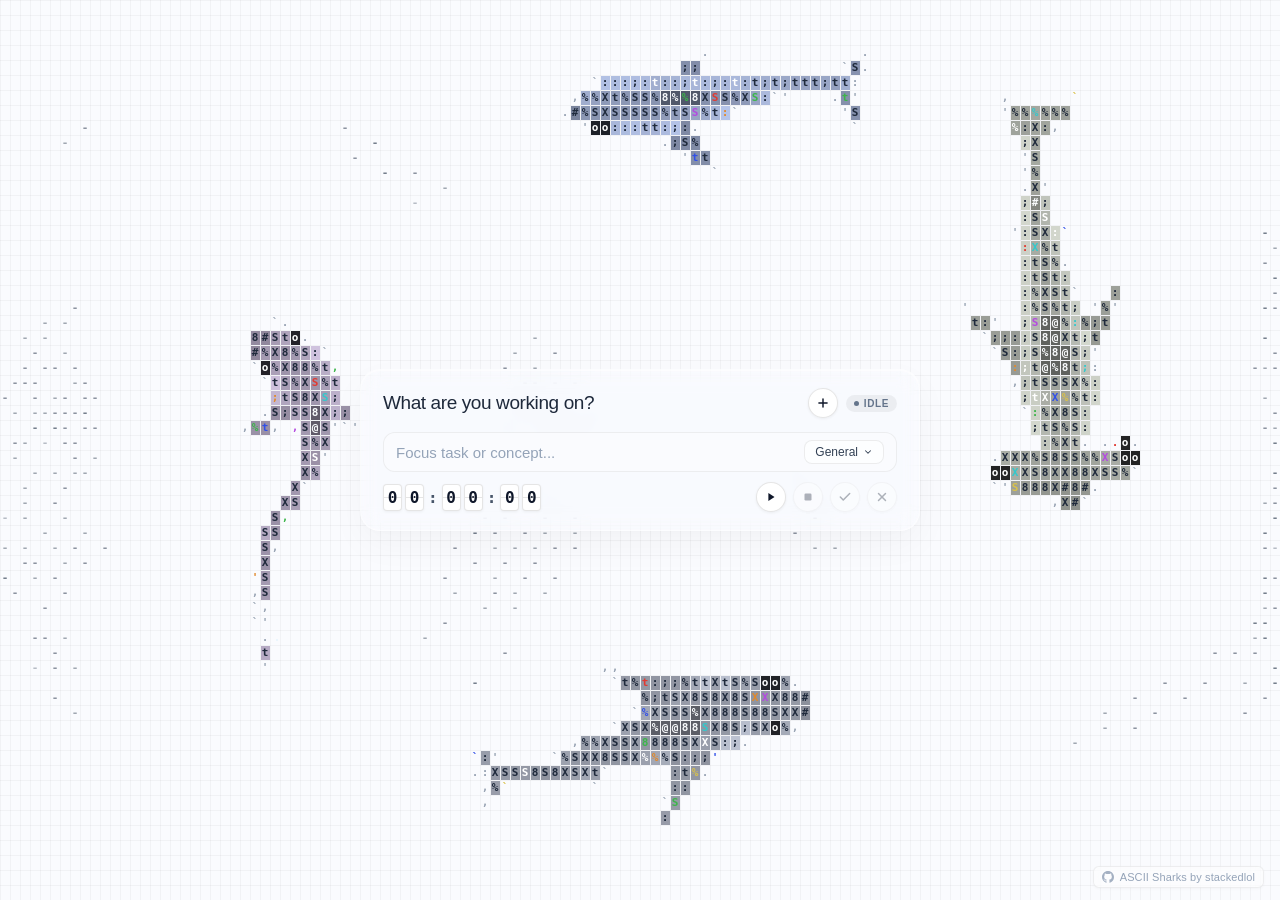
==== app/ui/shark_assets/index.html @ 13c24f91 "Initial commit: Taumer v1.0 - Native Linux Task & Focus Tracker with Obsidian Integration" ====
<!doctype html>
<html lang="en">
<head>
  <meta charset="utf-8" />
  <meta name="viewport" content="width=device-width, initial-scale=1" />
  <title>Taumer — Focus</title>
  <style>
    * {
      box-sizing: border-box;
      margin: 0;
      padding: 0;
      user-select: none;
      -webkit-user-select: none;
    }
    html, body {
      width: 100%;
      height: 100%;
      overflow: hidden;
      background: #fafbfe;
      font-family: -apple-system, BlinkMacSystemFont, "SF Pro Display", "SF Pro Text", "Segoe UI", Roboto, Helvetica, Arial, sans-serif;
      color: #0f172a;
    }
    #shark-canvas {
      position: absolute;
      top: 0;
      left: 0;
      width: 100vw;
      height: 100vh;
      display: block;
      z-index: 1;
      font-family: "Geist Mono", "SF Mono", "JetBrains Mono", Menlo, Monaco, Consolas, monospace;
    }
    .overlay-container {
      position: absolute;
      top: 0;
      left: 0;
      width: 100%;
      height: 100%;
      z-index: 10;
      display: flex;
      flex-direction: column;
      align-items: center;
      justify-content: center;
      pointer-events: none;
      padding: 20px;
    }
    .focus-glass-card {
      pointer-events: auto;
      width: 560px;
      max-width: 92%;
      background: rgba(255, 255, 255, 0.16);
      backdrop-filter: blur(10px) saturate(160%);
      -webkit-backdrop-filter: blur(10px) saturate(160%);
      border: 1px solid rgba(255, 255, 255, 0.45);
      border-radius: 20px;
      box-shadow: 
        0 14px 36px rgba(15, 23, 42, 0.035),
        0 2px 8px rgba(15, 23, 42, 0.02),
        inset 0 1px 1px rgba(255, 255, 255, 0.65);
      padding: 18px 22px 18px 22px;
      display: flex;
      flex-direction: column;
      gap: 14px;
      position: relative;
      transition: box-shadow 0.25s ease, transform 0.25s ease, background 0.25s ease;
    }
    .focus-glass-card:focus-within {
      background: rgba(255, 255, 255, 0.24);
      box-shadow: 
        0 20px 48px rgba(15, 23, 42, 0.06),
        0 4px 12px rgba(15, 23, 42, 0.03),
        inset 0 1px 1px rgba(255, 255, 255, 0.75);
      transform: translateY(-2px);
    }
    .header-row {
      display: flex;
      align-items: center;
      justify-content: space-between;
    }
    .title-box {
      display: flex;
      align-items: center;
      gap: 8px;
    }
    .title {
      font-size: 19px;
      font-weight: 350;
      letter-spacing: -0.4px;
      color: #1e293b;
    }
    .header-actions {
      display: flex;
      align-items: center;
      gap: 8px;
    }
    .badge {
      font-size: 10px;
      font-weight: 600;
      letter-spacing: 0.6px;
      text-transform: uppercase;
      padding: 3px 8px;
      border-radius: 9999px;
      background: rgba(0, 0, 0, 0.05);
      color: #64748b;
      display: flex;
      align-items: center;
      gap: 5px;
    }
    .badge.active {
      background: rgba(16, 185, 129, 0.15);
      color: #059669;
    }
    .badge-dot {
      width: 5px;
      height: 5px;
      border-radius: 50%;
      background: currentColor;
    }
    .badge.active .badge-dot {
      animation: pulse-dot 1.8s infinite;
    }
    @keyframes pulse-dot {
      0% { opacity: 0.4; transform: scale(0.9); }
      50% { opacity: 1; transform: scale(1.2); }
      100% { opacity: 0.4; transform: scale(0.9); }
    }

    /* Task Slot Container */
    .task-slots-list {
      display: flex;
      flex-direction: column;
      gap: 12px;
    }
    .task-slot {
      display: flex;
      flex-direction: column;
      gap: 10px;
      position: relative;
    }
    .task-slot.parallel {
      border-top: 1px dashed rgba(0, 0, 0, 0.08);
      padding-top: 12px;
    }

    .input-box {
      background: rgba(255, 255, 255, 0.32);
      border: 1px solid rgba(0, 0, 0, 0.06);
      border-radius: 12px;
      padding: 7px 12px;
      display: flex;
      align-items: center;
      gap: 8px;
      position: relative;
      transition: background 0.2s, border-color 0.2s;
    }
    .input-box:focus-within {
      background: rgba(255, 255, 255, 0.55);
      border-color: rgba(0, 0, 0, 0.14);
    }
    .task-input {
      flex: 1;
      border: none;
      background: transparent;
      outline: none;
      font-size: 15px;
      color: #0f172a;
      font-family: inherit;
      user-select: text;
      -webkit-user-select: text;
    }
    .task-input::placeholder {
      color: #94a3b8;
      font-weight: 400;
    }

    .deploy-btn {
      appearance: none;
      border: 1px solid rgba(0, 0, 0, 0.07);
      background: rgba(255, 255, 255, 0.6);
      border-radius: 8px;
      padding: 4px 8px;
      font-size: 12px;
      color: #475569;
      cursor: pointer;
      display: flex;
      align-items: center;
      gap: 4px;
      transition: all 0.15s ease;
    }
    .deploy-btn:hover {
      background: rgba(255, 255, 255, 0.9);
      color: #0f172a;
      border-color: rgba(0, 0, 0, 0.14);
    }

    /* Custom Project Dropdown (Rounded Square with Soft Gray Selection) */
    .custom-select-wrapper {
      position: relative;
    }
    .custom-select-btn {
      appearance: none;
      background: rgba(255, 255, 255, 0.6);
      border: 1px solid rgba(0, 0, 0, 0.07);
      border-radius: 8px;
      padding: 4px 10px;
      font-size: 12px;
      color: #334155;
      font-weight: 500;
      outline: none;
      cursor: pointer;
      display: flex;
      align-items: center;
      gap: 5px;
      transition: background 0.15s, border-color 0.15s;
    }
    .custom-select-btn:hover {
      background: rgba(255, 255, 255, 0.9);
      border-color: rgba(0, 0, 0, 0.14);
    }
    .custom-dropdown-menu {
      position: absolute;
      top: calc(100% + 6px);
      right: 0;
      min-width: 155px;
      background: rgba(255, 255, 255, 0.94);
      backdrop-filter: blur(16px);
      -webkit-backdrop-filter: blur(16px);
      border: 1px solid rgba(0, 0, 0, 0.08);
      border-radius: 10px;
      box-shadow: 0 10px 25px rgba(0, 0, 0, 0.08);
      padding: 5px;
      display: none;
      flex-direction: column;
      gap: 2px;
      z-index: 60;
      max-height: 200px;
      overflow-y: auto;
    }
    .custom-dropdown-menu.open {
      display: flex;
    }
    .custom-dropdown-item {
      padding: 6px 10px;
      font-size: 12px;
      color: #1e293b;
      border-radius: 6px;
      cursor: pointer;
      display: flex;
      align-items: center;
      justify-content: space-between;
      transition: background 0.12s;
    }
    .custom-dropdown-item:hover {
      background: rgba(0, 0, 0, 0.06);
      color: #0f172a;
    }
    .custom-dropdown-item.selected {
      background: rgba(0, 0, 0, 0.08);
      font-weight: 600;
      color: #0f172a;
    }

    /* Floating Deployable Tasks Panel */
    .tasks-deploy-panel {
      position: absolute;
      top: calc(100% + 8px);
      left: 0;
      width: 100%;
      background: rgba(255, 255, 255, 0.94);
      backdrop-filter: blur(16px);
      -webkit-backdrop-filter: blur(16px);
      border: 1px solid rgba(0, 0, 0, 0.08);
      border-radius: 14px;
      box-shadow: 0 12px 30px rgba(0, 0, 0, 0.08);
      padding: 8px;
      display: none;
      flex-direction: column;
      gap: 4px;
      z-index: 50;
      max-height: 220px;
      overflow-y: auto;
    }
    .tasks-deploy-panel.open {
      display: flex;
    }
    .deploy-task-item {
      padding: 7px 12px;
      font-size: 13px;
      color: #1e293b;
      border-radius: 8px;
      cursor: pointer;
      display: flex;
      align-items: center;
      justify-content: space-between;
      transition: background 0.15s;
    }
    .deploy-task-item:hover {
      background: rgba(0, 0, 0, 0.06);
    }
    .deploy-task-proj {
      font-size: 11px;
      color: #64748b;
      background: rgba(0, 0, 0, 0.04);
      padding: 2px 6px;
      border-radius: 4px;
    }

    /* Timer Row & Split-Flap Airport Style (White BG + Black Font) */
    .timer-row {
      display: flex;
      align-items: center;
      justify-content: space-between;
    }
    .timer-airport {
      display: inline-flex;
      align-items: center;
      gap: 3px;
    }
    .flap-cell {
      display: inline-flex;
      align-items: center;
      justify-content: center;
      width: 19px;
      height: 27px;
      background: #ffffff;
      color: #0f172a;
      font-family: "Geist Mono", "JetBrains Mono", "SF Mono", Menlo, Monaco, Consolas, monospace;
      font-size: 16px;
      font-weight: 700;
      border-radius: 4px;
      border: 1px solid rgba(0, 0, 0, 0.10);
      box-shadow: 0 1px 3px rgba(0, 0, 0, 0.05), inset 0 1px 0 rgba(255, 255, 255, 0.9);
      position: relative;
    }
    .flap-cell::after {
      content: "";
      position: absolute;
      top: 50%;
      left: 0;
      width: 100%;
      height: 1px;
      background: rgba(0, 0, 0, 0.10);
    }
    .flap-colon {
      font-family: "Geist Mono", "JetBrains Mono", monospace;
      font-size: 16px;
      font-weight: 700;
      color: #475569;
      margin: 0 1px;
      display: inline-flex;
      align-items: center;
      justify-content: center;
    }

    /* Controls (White BG + Black Fill, Perfectly Centered) */
    .timer-controls {
      display: flex;
      align-items: center;
      gap: 7px;
    }
    .btn-icon {
      appearance: none;
      border: 1px solid rgba(0, 0, 0, 0.10);
      outline: none;
      cursor: pointer;
      width: 30px;
      height: 30px;
      border-radius: 50%;
      background: #ffffff;
      color: #0f172a;
      display: flex;
      align-items: center;
      justify-content: center;
      box-shadow: 0 1px 3px rgba(0, 0, 0, 0.06);
      padding: 0;
      margin: 0;
      line-height: 0;
      transition: all 0.15s ease;
    }
    .btn-icon:hover {
      background: #f8fafc;
      border-color: rgba(0, 0, 0, 0.18);
      transform: scale(1.06);
    }
    .btn-icon:active {
      transform: scale(0.92);
      background: #f1f5f9;
    }
    .btn-icon:disabled {
      opacity: 0.32;
      cursor: default;
      pointer-events: none;
    }
    .btn-icon svg {
      display: block;
      width: 14px;
      height: 14px;
      flex-shrink: 0;
    }
    .icon-wrap {
      display: flex;
      align-items: center;
      justify-content: center;
      width: 100%;
      height: 100%;
      line-height: 0;
    }

    /* Subtle author attribution link in bottom right corner */
    .repo-credit {
      position: fixed;
      bottom: 12px;
      right: 16px;
      display: inline-flex;
      align-items: center;
      gap: 6px;
      color: #94a3b8;
      font-size: 11px;
      text-decoration: none;
      font-family: -apple-system, BlinkMacSystemFont, "SF Pro Text", "Inter", "Ubuntu", sans-serif;
      font-weight: 500;
      letter-spacing: 0.1px;
      padding: 4px 8px;
      border-radius: 6px;
      background: rgba(255, 255, 255, 0.45);
      backdrop-filter: blur(8px);
      -webkit-backdrop-filter: blur(8px);
      border: 1px solid rgba(0, 0, 0, 0.06);
      box-shadow: 0 1px 3px rgba(0, 0, 0, 0.03);
      transition: all 0.15s ease;
      z-index: 40;
    }
    .repo-credit:hover {
      color: #334155;
      background: rgba(255, 255, 255, 0.85);
      border-color: rgba(0, 0, 0, 0.12);
      transform: translateY(-1px);
    }
    .repo-icon {
      width: 12px;
      height: 12px;
      fill: currentColor;
      opacity: 0.85;
      flex-shrink: 0;
    }
  </style>
</head>
<body>
  <canvas id="shark-canvas"></canvas>

  <div class="overlay-container">
    <div class="focus-glass-card">
      <div class="header-row">
        <div class="title-box">
          <h1 class="title">What are you working on?</h1>
        </div>
        <div class="header-actions">
          <button class="btn-icon btn-add-parallel" id="btn-add-task" title="Add parallel task">
            <svg viewBox="0 0 24 24" fill="none" stroke="currentColor" stroke-width="2.5" stroke-linecap="round" stroke-linejoin="round">
              <line x1="12" y1="5" x2="12" y2="19"></line>
              <line x1="5" y1="12" x2="19" y2="12"></line>
            </svg>
          </button>
          <div class="badge" id="status-badge">
            <span class="badge-dot"></span>
            <span id="badge-text">Idle</span>
          </div>
        </div>
      </div>

      <!-- Task Slots Container (Supports Primary & Parallel Tasks) -->
      <div class="task-slots-list" id="task-slots-list">
        <!-- Main Task Slot 0 -->
        <div class="task-slot" id="slot-0">
          <div class="input-box">
            <input 
              type="text" 
              class="task-input" 
              id="task-input-0" 
              placeholder="Focus task or concept..." 
              autocomplete="off"
              spellcheck="false"
            />
            <button class="deploy-btn" id="btn-deploy-tasks-0" title="Pick from pending tasks" style="display: none;">
              <svg viewBox="0 0 24 24" fill="none" stroke="currentColor" stroke-width="2" stroke-linecap="round" stroke-linejoin="round" style="width:12px;height:12px;">
                <rect x="3" y="3" width="7" height="7"></rect>
                <rect x="14" y="3" width="7" height="7"></rect>
                <rect x="14" y="14" width="7" height="7"></rect>
                <rect x="3" y="14" width="7" height="7"></rect>
              </svg>
              <span id="deploy-task-count-0">0</span>
              <svg viewBox="0 0 24 24" fill="none" stroke="currentColor" stroke-width="2.5" stroke-linecap="round" stroke-linejoin="round" style="width:10px;height:10px;">
                <polyline points="6 9 12 15 18 9"></polyline>
              </svg>
            </button>
            <div class="custom-select-wrapper">
              <button type="button" class="custom-select-btn" id="btn-project-select-0">
                <span id="proj-selected-name-0">General</span>
                <svg viewBox="0 0 24 24" fill="none" stroke="currentColor" stroke-width="2.5" stroke-linecap="round" stroke-linejoin="round" style="width:10px;height:10px;">
                  <polyline points="6 9 12 15 18 9"></polyline>
                </svg>
              </button>
              <div class="custom-dropdown-menu" id="project-dropdown-menu-0"></div>
            </div>

            <!-- Deployable Floating Tasks List -->
            <div class="tasks-deploy-panel" id="tasks-deploy-panel-0"></div>
          </div>

          <div class="timer-row">
            <!-- Airport Split-Flap White Background / Black Font Display -->
            <div class="timer-airport" id="airport-0">
              <span class="flap-cell" id="f0-h1">0</span>
              <span class="flap-cell" id="f0-h2">0</span>
              <span class="flap-colon">:</span>
              <span class="flap-cell" id="f0-m1">0</span>
              <span class="flap-cell" id="f0-m2">0</span>
              <span class="flap-colon">:</span>
              <span class="flap-cell" id="f0-s1">0</span>
              <span class="flap-cell" id="f0-s2">0</span>
            </div>

            <div class="timer-controls">
              <!-- Play / Pause: White BG + Black Triangle (Centroid Aligned) -->
              <button class="btn-icon btn-start" id="btn-toggle-0" title="Start / Pause">
                <span class="icon-wrap" id="icon-toggle-0">
                  <svg viewBox="0 0 24 24" fill="currentColor">
                    <polygon points="7.5,5 18,12 7.5,19"></polygon>
                  </svg>
                </span>
              </button>
              <!-- Stop: White BG + Black Square -->
              <button class="btn-icon btn-stop" id="btn-stop-0" title="Stop timing" disabled>
                <svg viewBox="0 0 24 24" fill="currentColor">
                  <rect x="6" y="6" width="12" height="12" rx="2"></rect>
                </svg>
              </button>
              <!-- Log Task: White BG + Black Tick -->
              <button class="btn-icon btn-save" id="btn-save-0" title="Log session" disabled>
                <svg viewBox="0 0 24 24" fill="none" stroke="currentColor" stroke-width="2.6" stroke-linecap="round" stroke-linejoin="round">
                  <polyline points="20 6 9 17 4 12"></polyline>
                </svg>
              </button>
              <!-- Delete / Discard: White BG + Black X -->
              <button class="btn-icon btn-reset" id="btn-reset-0" title="Discard session" disabled>
                <svg viewBox="0 0 24 24" fill="none" stroke="currentColor" stroke-width="2.5" stroke-linecap="round" stroke-linejoin="round">
                  <line x1="18" y1="6" x2="6" y2="18"></line>
                  <line x1="6" y1="6" x2="18" y2="18"></line>
                </svg>
              </button>
            </div>
          </div>
        </div>

        <!-- Optional Parallel Task Slot 1 -->
        <div class="task-slot parallel" id="slot-1" style="display: none;">
          <div class="input-box">
            <input 
              type="text" 
              class="task-input" 
              id="task-input-1" 
              placeholder="Parallel focus task..." 
              autocomplete="off"
              spellcheck="false"
            />
            <button class="deploy-btn" id="btn-deploy-tasks-1" title="Pick from pending tasks" style="display: none;">
              <svg viewBox="0 0 24 24" fill="none" stroke="currentColor" stroke-width="2" stroke-linecap="round" stroke-linejoin="round" style="width:12px;height:12px;">
                <rect x="3" y="3" width="7" height="7"></rect>
                <rect x="14" y="3" width="7" height="7"></rect>
                <rect x="14" y="14" width="7" height="7"></rect>
                <rect x="3" y="14" width="7" height="7"></rect>
              </svg>
              <span id="deploy-task-count-1">0</span>
              <svg viewBox="0 0 24 24" fill="none" stroke="currentColor" stroke-width="2.5" stroke-linecap="round" stroke-linejoin="round" style="width:10px;height:10px;">
                <polyline points="6 9 12 15 18 9"></polyline>
              </svg>
            </button>
            <div class="custom-select-wrapper">
              <button type="button" class="custom-select-btn" id="btn-project-select-1">
                <span id="proj-selected-name-1">General</span>
                <svg viewBox="0 0 24 24" fill="none" stroke="currentColor" stroke-width="2.5" stroke-linecap="round" stroke-linejoin="round" style="width:10px;height:10px;">
                  <polyline points="6 9 12 15 18 9"></polyline>
                </svg>
              </button>
              <div class="custom-dropdown-menu" id="project-dropdown-menu-1"></div>
            </div>

            <div class="tasks-deploy-panel" id="tasks-deploy-panel-1"></div>
          </div>

          <div class="timer-row">
            <div class="timer-airport" id="airport-1">
              <span class="flap-cell" id="f1-h1">0</span>
              <span class="flap-cell" id="f1-h2">0</span>
              <span class="flap-colon">:</span>
              <span class="flap-cell" id="f1-m1">0</span>
              <span class="flap-cell" id="f1-m2">0</span>
              <span class="flap-colon">:</span>
              <span class="flap-cell" id="f1-s1">0</span>
              <span class="flap-cell" id="f1-s2">0</span>
            </div>

            <div class="timer-controls">
              <button class="btn-icon btn-start" id="btn-toggle-1" title="Start / Pause">
                <span class="icon-wrap" id="icon-toggle-1">
                  <svg viewBox="0 0 24 24" fill="currentColor">
                    <polygon points="7.5,5 18,12 7.5,19"></polygon>
                  </svg>
                </span>
              </button>
              <button class="btn-icon btn-stop" id="btn-stop-1" title="Stop timing" disabled>
                <svg viewBox="0 0 24 24" fill="currentColor">
                  <rect x="6" y="6" width="12" height="12" rx="2"></rect>
                </svg>
              </button>
              <button class="btn-icon btn-save" id="btn-save-1" title="Log session" disabled>
                <svg viewBox="0 0 24 24" fill="none" stroke="currentColor" stroke-width="2.6" stroke-linecap="round" stroke-linejoin="round">
                  <polyline points="20 6 9 17 4 12"></polyline>
                </svg>
              </button>
              <button class="btn-icon btn-reset" id="btn-reset-1" title="Remove parallel task">
                <svg viewBox="0 0 24 24" fill="none" stroke="currentColor" stroke-width="2.5" stroke-linecap="round" stroke-linejoin="round">
                  <line x1="18" y1="6" x2="6" y2="18"></line>
                  <line x1="6" y1="6" x2="18" y2="18"></line>
                </svg>
              </button>
            </div>
          </div>
        </div>
      </div>
    </div>
  </div>

  <!-- Bottom-Right Attribution to ASCII Sharks GitHub Repository (MIT License) -->
  <a class="repo-credit" href="https://github.com/stackedlol/ascii-sharks" target="_blank" onclick="openRepo(event)" title="ASCII Sharks by stackedlol (MIT License)">
    <svg class="repo-icon" viewBox="0 0 24 24">
      <path d="M12 0C5.37 0 0 5.37 0 12c0 5.31 3.435 9.795 8.205 11.385.6.105.825-.255.825-.57 0-.285-.015-1.23-.015-2.235-3.015.555-3.795-.735-4.035-1.41-.135-.345-.72-1.41-1.23-1.695-.42-.225-1.02-.78-.015-.795.945-.015 1.62.87 1.845 1.23 1.08 1.815 2.805 1.305 3.495.99.105-.78.42-1.305.765-1.605-2.67-.3-5.46-1.335-5.46-5.925 0-1.305.465-2.385 1.23-3.225-.12-.3-.54-1.53.12-3.18 0 0 1.005-.315 3.3 1.23.96-.27 1.98-.405 3-.405s2.04.135 3 .405c2.295-1.56 3.3-1.23 3.3-1.23.66 1.65.24 2.88.12 3.18.765.84 1.23 1.905 1.23 3.225 0 4.605-2.805 5.625-5.475 5.925.435.375.81 1.095.81 2.22 0 1.605-.015 2.895-.015 3.3 0 .315.225.69.825.57A12.02 12.02 0 0024 12c0-6.63-5.37-12-12-12z"/>
    </svg>
    <span>ASCII Sharks by stackedlol</span>
  </a>

  <script src="sharks.js"></script>
  <script>
    // 1. Init ASCII Sharks Engine
    const canvas = document.getElementById("shark-canvas");
    const engine = new window.OceanEngine(canvas, [
      { kind: "hammerhead", size: 1.0 },
      { kind: "classic", size: 0.88 },
      { kind: "thresher", size: 0.92 },
      { kind: "mako", size: 0.78 }
    ]);

    // Available projects and tasks cache
    let availableProjects = ["General"];
    let pendingTasksList = [];

    // SVGs for play and pause
    const PLAY_SVG_HTML = '<svg viewBox="0 0 24 24" fill="currentColor"><polygon points="7.5,5 18,12 7.5,19"></polygon></svg>';
    const PAUSE_SVG_HTML = '<svg viewBox="0 0 24 24" fill="currentColor"><rect x="6" y="5" width="3.5" height="14" rx="1"></rect><rect x="14.5" y="5" width="3.5" height="14" rx="1"></rect></svg>';

    // Slots state
    const slots = [
      {
        id: 0,
        running: false,
        seconds: 0,
        interval: null,
        taskId: null,
        project: "General",
        title: ""
      },
      {
        id: 1,
        active: false,
        running: false,
        seconds: 0,
        interval: null,
        taskId: null,
        project: "General",
        title: ""
      }
    ];

    const statusBadge = document.getElementById("status-badge");
    const badgeText = document.getElementById("badge-text");
    const btnAddTask = document.getElementById("btn-add-task");
    const slot1El = document.getElementById("slot-1");

    function notifyPython(msg) {
      try {
        const handler = window.webkit && window.webkit.messageHandlers && (window.webkit.messageHandlers.taumer || window.webkit.messageHandlers.trazos);
        if (handler) {
          handler.postMessage(JSON.stringify(msg));
        }
      } catch (err) {
        console.log("Python message:", msg, err);
      }
    }

    function updateBadge() {
      const anyRunning = slots[0].running || (slots[1].active && slots[1].running);
      const anySeconds = slots[0].seconds > 0 || (slots[1].active && slots[1].seconds > 0);

      if (anyRunning) {
        statusBadge.classList.add("active");
        badgeText.textContent = "Focusing";
      } else if (anySeconds) {
        statusBadge.classList.remove("active");
        badgeText.textContent = "Paused";
      } else {
        statusBadge.classList.remove("active");
        badgeText.textContent = "Idle";
      }
    }

    function renderSlotFlap(slotIdx) {
      const slot = slots[slotIdx];
      const h = Math.floor(slot.seconds / 3600);
      const m = Math.floor((slot.seconds % 3600) / 60);
      const s = slot.seconds % 60;

      const sh = String(h).padStart(2, '0');
      const sm = String(m).padStart(2, '0');
      const ss = String(s).padStart(2, '0');

      document.getElementById(`f${slotIdx}-h1`).textContent = sh[0];
      document.getElementById(`f${slotIdx}-h2`).textContent = sh[1];
      document.getElementById(`f${slotIdx}-m1`).textContent = sm[0];
      document.getElementById(`f${slotIdx}-m2`).textContent = sm[1];
      document.getElementById(`f${slotIdx}-s1`).textContent = ss[0];
      document.getElementById(`f${slotIdx}-s2`).textContent = ss[1];

      const iconToggle = document.getElementById(`icon-toggle-${slotIdx}`);
      const btnStop = document.getElementById(`btn-stop-${slotIdx}`);
      const btnSave = document.getElementById(`btn-save-${slotIdx}`);
      const btnReset = document.getElementById(`btn-reset-${slotIdx}`);

      if (slot.running) {
        iconToggle.innerHTML = PAUSE_SVG_HTML;
        btnStop.disabled = false;
        btnSave.disabled = false;
        btnReset.disabled = false;
      } else {
        iconToggle.innerHTML = PLAY_SVG_HTML;
        btnStop.disabled = (slot.seconds === 0);
        btnSave.disabled = (slot.seconds === 0);
        if (slotIdx === 0) {
          btnReset.disabled = (slot.seconds === 0);
        } else {
          btnReset.disabled = false;
        }
      }

      updateBadge();
    }

    function toggleTimer(slotIdx) {
      const slot = slots[slotIdx];
      const input = document.getElementById(`task-input-${slotIdx}`);
      slot.title = input.value.trim();

      if (slot.running) {
        // Pause
        slot.running = false;
        clearInterval(slot.interval);
        slot.interval = null;
        renderSlotFlap(slotIdx);
        notifyPython({ action: "pause_timer", slot: slotIdx, seconds: slot.seconds });
      } else {
        // Start
        slot.running = true;
        slot.interval = setInterval(() => {
          slot.seconds++;
          renderSlotFlap(slotIdx);
          if (slot.seconds % 10 === 0) {
            notifyPython({
              action: "tick",
              slot: slotIdx,
              seconds: slot.seconds,
              title: slot.title,
              project: slot.project,
              taskId: slot.taskId
            });
          }
        }, 1000);
        renderSlotFlap(slotIdx);
        notifyPython({
          action: "start_timer",
          slot: slotIdx,
          seconds: slot.seconds,
          title: slot.title,
          project: slot.project,
          taskId: slot.taskId
        });
      }
    }

    function stopTimer(slotIdx) {
      const slot = slots[slotIdx];
      if (slot.running) {
        slot.running = false;
        clearInterval(slot.interval);
        slot.interval = null;
      }
      renderSlotFlap(slotIdx);
      notifyPython({ action: "stop_timer", slot: slotIdx, seconds: slot.seconds });
    }

    function saveSession(slotIdx) {
      const slot = slots[slotIdx];
      if (slot.seconds === 0) return;
      const input = document.getElementById(`task-input-${slotIdx}`);
      const title = input.value.trim() || (slotIdx === 0 ? "Focus Session" : "Parallel Session");
      const seconds = slot.seconds;

      if (slot.running) {
        clearInterval(slot.interval);
        slot.interval = null;
        slot.running = false;
      }

      notifyPython({
        action: "save_session",
        slot: slotIdx,
        title: title,
        project: slot.project,
        seconds: seconds,
        taskId: slot.taskId
      });

      slot.seconds = 0;
      slot.taskId = null;
      input.value = "";
      renderSlotFlap(slotIdx);

      if (slotIdx === 1) {
        removeParallelSlot();
      }
    }

    function resetTimer(slotIdx) {
      const slot = slots[slotIdx];
      if (slot.running) {
        clearInterval(slot.interval);
        slot.interval = null;
        slot.running = false;
      }

      if (slotIdx === 1) {
        removeParallelSlot();
      } else {
        slot.seconds = 0;
        slot.taskId = null;
        renderSlotFlap(0);
      }
      notifyPython({ action: "reset_timer", slot: slotIdx });
    }

    function addParallelSlot() {
      slots[1].active = true;
      slots[1].seconds = 0;
      slots[1].running = false;
      slot1El.style.display = "flex";
      btnAddTask.style.display = "none";
      renderSlotFlap(1);
      document.getElementById("task-input-1").focus();
    }

    function removeParallelSlot() {
      slots[1].active = false;
      if (slots[1].running) {
        clearInterval(slots[1].interval);
        slots[1].interval = null;
        slots[1].running = false;
      }
      slots[1].seconds = 0;
      slots[1].taskId = null;
      document.getElementById("task-input-1").value = "";
      slot1El.style.display = "none";
      btnAddTask.style.display = "flex";
      updateBadge();
    }

    btnAddTask.addEventListener("click", addParallelSlot);

    // Setup events for both slots
    [0, 1].forEach((i) => {
      const input = document.getElementById(`task-input-${i}`);
      const btnToggle = document.getElementById(`btn-toggle-${i}`);
      const btnStop = document.getElementById(`btn-stop-${i}`);
      const btnSave = document.getElementById(`btn-save-${i}`);
      const btnReset = document.getElementById(`btn-reset-${i}`);
      const btnDeploy = document.getElementById(`btn-deploy-tasks-${i}`);
      const tasksPanel = document.getElementById(`tasks-deploy-panel-${i}`);
      const btnProj = document.getElementById(`btn-project-select-${i}`);
      const projMenu = document.getElementById(`project-dropdown-menu-${i}`);

      btnToggle.addEventListener("click", () => toggleTimer(i));
      btnStop.addEventListener("click", () => stopTimer(i));
      btnSave.addEventListener("click", () => saveSession(i));
      btnReset.addEventListener("click", () => resetTimer(i));

      input.addEventListener("keydown", (e) => {
        if (e.key === "Enter") {
          if (!slots[i].running) toggleTimer(i);
        }
      });

      input.addEventListener("input", () => {
        slots[i].title = input.value;
        notifyPython({ action: "input_changed", slot: i, title: input.value });
      });

      btnDeploy.addEventListener("click", (e) => {
        e.stopPropagation();
        tasksPanel.classList.toggle("open");
        projMenu.classList.remove("open");
      });

      btnProj.addEventListener("click", (e) => {
        e.stopPropagation();
        projMenu.classList.toggle("open");
        tasksPanel.classList.remove("open");
      });
    });

    document.addEventListener("click", () => {
      [0, 1].forEach((i) => {
        document.getElementById(`tasks-deploy-panel-${i}`)?.classList.remove("open");
        document.getElementById(`project-dropdown-menu-${i}`)?.classList.remove("open");
      });
    });

    function renderProjectMenus() {
      [0, 1].forEach((slotIdx) => {
        const menu = document.getElementById(`project-dropdown-menu-${slotIdx}`);
        const label = document.getElementById(`proj-selected-name-${slotIdx}`);
        if (!menu) return;
        menu.innerHTML = "";

        availableProjects.forEach((projName) => {
          const item = document.createElement("div");
          item.className = "custom-dropdown-item";
          if (projName === slots[slotIdx].project) {
            item.classList.add("selected");
          }
          item.textContent = projName;
          item.addEventListener("click", (e) => {
            e.stopPropagation();
            slots[slotIdx].project = projName;
            label.textContent = projName;
            menu.classList.remove("open");
            renderProjectMenus();
            notifyPython({ action: "project_changed", slot: slotIdx, project: projName });
          });
          menu.appendChild(item);
        });
      });
    }

    function renderPendingTasks() {
      [0, 1].forEach((slotIdx) => {
        const panel = document.getElementById(`tasks-deploy-panel-${slotIdx}`);
        const btnDeploy = document.getElementById(`btn-deploy-tasks-${slotIdx}`);
        const countSpan = document.getElementById(`deploy-task-count-${slotIdx}`);
        if (!panel || !btnDeploy) return;

        panel.innerHTML = "";
        if (!pendingTasksList || pendingTasksList.length === 0) {
          btnDeploy.style.display = "none";
          return;
        }

        btnDeploy.style.display = "flex";
        countSpan.textContent = pendingTasksList.length;

        pendingTasksList.forEach((t) => {
          const item = document.createElement("div");
          item.className = "deploy-task-item";
          item.innerHTML = `
            <span>${t.title}</span>
            <span class="deploy-task-proj">${t.project}</span>
          `;
          item.addEventListener("click", (e) => {
            e.stopPropagation();
            const input = document.getElementById(`task-input-${slotIdx}`);
            input.value = t.title;
            slots[slotIdx].title = t.title;
            slots[slotIdx].taskId = t.id;
            if (t.project) {
              slots[slotIdx].project = t.project;
              document.getElementById(`proj-selected-name-${slotIdx}`).textContent = t.project;
            }
            panel.classList.remove("open");
            if (!slots[slotIdx].running) toggleTimer(slotIdx);
          });
          panel.appendChild(item);
        });
      });
    }

    // Python Integration APIs:
    window.setProjects = function(projectsList) {
      if (Array.isArray(projectsList) && projectsList.length > 0) {
        availableProjects = projectsList;
        renderProjectMenus();
      }
    };

    window.setPendingTasks = function(tasksList) {
      pendingTasksList = tasksList || [];
      renderPendingTasks();
    };

    window.syncTimerState = function(state) {
      const slot = slots[0];
      const input = document.getElementById("task-input-0");
      if (state.title !== undefined && !input.matches(":focus")) {
        input.value = state.title;
        slot.title = state.title;
      }
      if (state.project !== undefined) {
        slot.project = state.project;
        document.getElementById("proj-selected-name-0").textContent = state.project;
      }
      if (state.seconds !== undefined) {
        slot.seconds = state.seconds;
      }
      if (state.taskId !== undefined) {
        slot.taskId = state.taskId;
      }
      if (state.running !== undefined && state.running !== slot.running) {
        if (state.running) {
          if (!slot.interval) {
            slot.interval = setInterval(() => {
              slot.seconds++;
              renderSlotFlap(0);
            }, 1000);
          }
          slot.running = true;
        } else {
          if (slot.interval) clearInterval(slot.interval);
          slot.interval = null;
          slot.running = false;
        }
      }
      renderSlotFlap(0);
    };

    window.startWithTask = function(task) {
      const input = document.getElementById("task-input-0");
      input.value = task.title || "";
      slots[0].title = task.title || "";
      if (task.project) {
        slots[0].project = task.project;
        document.getElementById("proj-selected-name-0").textContent = task.project;
      }
      slots[0].taskId = task.id;
      if (!slots[0].running) {
        toggleTimer(0);
      }
    };

    function openRepo(e) {
      if (e) e.preventDefault();
      const url = "https://github.com/stackedlol/ascii-sharks";
      const handler = window.webkit && window.webkit.messageHandlers && (window.webkit.messageHandlers.taumer || window.webkit.messageHandlers.trazos);
      if (handler) {
        handler.postMessage({ action: "open_url", url: url });
      } else {
        window.open(url, "_blank");
      }
    }

    // Initial render
    renderProjectMenus();
    renderSlotFlap(0);
  </script>
</body>
</html>
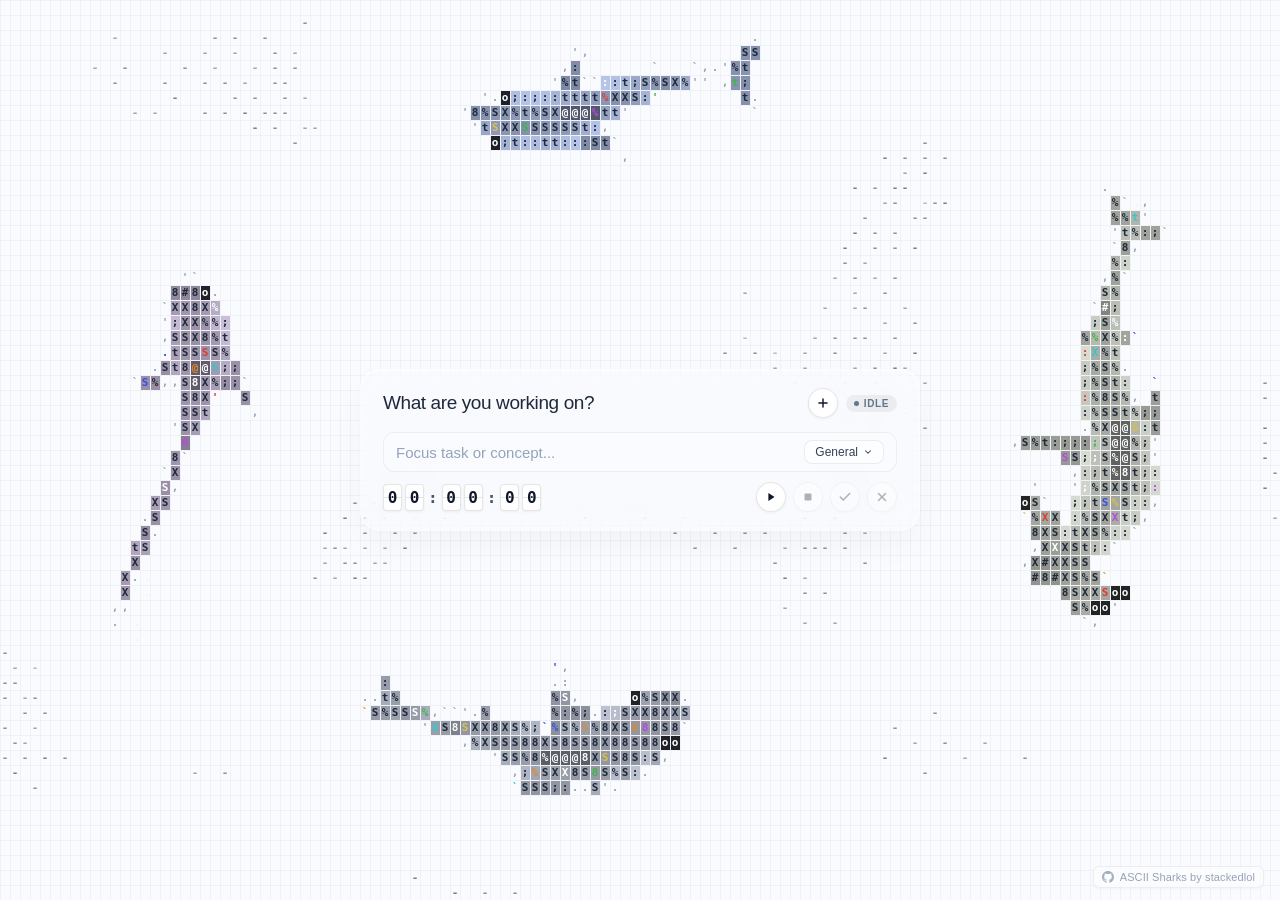
==== commit 7624b814: "fix(home): single active task display on deletion, slot promotion, and auto-logging on close" ====
--- a/app/ui/shark_assets/index.html
+++ b/app/ui/shark_assets/index.html
@@ -734,6 +734,8 @@
       const btnStop = document.getElementById(`btn-stop-${slotIdx}`);
       const btnSave = document.getElementById(`btn-save-${slotIdx}`);
       const btnReset = document.getElementById(`btn-reset-${slotIdx}`);
+      const input = document.getElementById(`task-input-${slotIdx}`);
+      const hasContent = (input && input.value.trim().length > 0) || (slot.title && slot.title.trim().length > 0);
 
       if (slot.running) {
         iconToggle.innerHTML = PAUSE_SVG_HTML;
@@ -744,10 +746,12 @@
         iconToggle.innerHTML = PLAY_SVG_HTML;
         btnStop.disabled = (slot.seconds === 0);
         btnSave.disabled = (slot.seconds === 0);
-        if (slotIdx === 0) {
-          btnReset.disabled = (slot.seconds === 0);
+
+        if (slotIdx === 1) {
+          btnReset.disabled = false;
         } else {
-          btnReset.disabled = false;
+          // Slot 0 X button is enabled if parallel slot is active, or if it has seconds/content
+          btnReset.disabled = !(slots[1].active || slot.seconds > 0 || hasContent);
         }
       }
 
@@ -762,17 +766,23 @@
       if (slot.running) {
         // Pause
         slot.running = false;
-        clearInterval(slot.interval);
-        slot.interval = null;
+        if (slot.interval) {
+          clearInterval(slot.interval);
+          slot.interval = null;
+        }
         renderSlotFlap(slotIdx);
         notifyPython({ action: "pause_timer", slot: slotIdx, seconds: slot.seconds });
       } else {
         // Start
+        if (slot.interval) {
+          clearInterval(slot.interval);
+          slot.interval = null;
+        }
         slot.running = true;
         slot.interval = setInterval(() => {
           slot.seconds++;
           renderSlotFlap(slotIdx);
-          if (slot.seconds % 10 === 0) {
+          if (slot.seconds % 5 === 0) {
             notifyPython({
               action: "tick",
               slot: slotIdx,
@@ -799,8 +809,10 @@
       const slot = slots[slotIdx];
       if (slot.running) {
         slot.running = false;
-        clearInterval(slot.interval);
-        slot.interval = null;
+        if (slot.interval) {
+          clearInterval(slot.interval);
+          slot.interval = null;
+        }
       }
       renderSlotFlap(slotIdx);
       notifyPython({ action: "stop_timer", slot: slotIdx, seconds: slot.seconds });
@@ -808,14 +820,18 @@
 
     function saveSession(slotIdx) {
       const slot = slots[slotIdx];
-      if (slot.seconds === 0) return;
+      if (slot.seconds === 0 && !slot.running) return;
       const input = document.getElementById(`task-input-${slotIdx}`);
       const title = input.value.trim() || (slotIdx === 0 ? "Focus Session" : "Parallel Session");
-      const seconds = slot.seconds;
+      const seconds = Math.max(1, slot.seconds);
+      const project = slot.project || "General";
+      const taskId = slot.taskId;
 
       if (slot.running) {
-        clearInterval(slot.interval);
-        slot.interval = null;
+        if (slot.interval) {
+          clearInterval(slot.interval);
+          slot.interval = null;
+        }
         slot.running = false;
       }
 
@@ -823,37 +839,229 @@
         action: "save_session",
         slot: slotIdx,
         title: title,
-        project: slot.project,
+        project: project,
         seconds: seconds,
-        taskId: slot.taskId
+        taskId: taskId
       });
 
-      slot.seconds = 0;
-      slot.taskId = null;
-      input.value = "";
-      renderSlotFlap(slotIdx);
-
-      if (slotIdx === 1) {
-        removeParallelSlot();
-      }
-    }
-
-    function resetTimer(slotIdx) {
-      const slot = slots[slotIdx];
-      if (slot.running) {
-        clearInterval(slot.interval);
-        slot.interval = null;
-        slot.running = false;
-      }
-
-      if (slotIdx === 1) {
-        removeParallelSlot();
+      // Update UI after saving:
+      if (slots[1].active) {
+        if (slotIdx === 0) {
+          // Promote slot 1 to slot 0
+          slots[0].title = slots[1].title;
+          slots[0].project = slots[1].project;
+          slots[0].taskId = slots[1].taskId;
+          slots[0].seconds = slots[1].seconds;
+          const slot1WasRunning = slots[1].running;
+
+          if (slots[1].interval) {
+            clearInterval(slots[1].interval);
+            slots[1].interval = null;
+          }
+          slots[1].running = false;
+
+          if (slot1WasRunning) {
+            slots[0].running = true;
+            slots[0].interval = setInterval(() => {
+              slots[0].seconds++;
+              renderSlotFlap(0);
+              if (slots[0].seconds % 5 === 0) {
+                notifyPython({
+                  action: "tick",
+                  slot: 0,
+                  seconds: slots[0].seconds,
+                  title: slots[0].title,
+                  project: slots[0].project,
+                  taskId: slots[0].taskId
+                });
+              }
+            }, 1000);
+          } else {
+            slots[0].running = false;
+            slots[0].interval = null;
+          }
+
+          document.getElementById("task-input-0").value = slots[0].title;
+          document.getElementById("proj-selected-name-0").textContent = slots[0].project;
+          renderSlotFlap(0);
+
+          // Hide and clear slot 1
+          slots[1].active = false;
+          slots[1].seconds = 0;
+          slots[1].taskId = null;
+          slots[1].title = "";
+          slots[1].project = "General";
+          document.getElementById("task-input-1").value = "";
+          document.getElementById("proj-selected-name-1").textContent = "General";
+          slot1El.style.display = "none";
+          btnAddTask.style.display = "flex";
+
+          renderProjectMenus();
+          updateBadge();
+
+          notifyPython({
+            action: "promote_slot_1",
+            slot0: {
+              running: slots[0].running,
+              seconds: slots[0].seconds,
+              title: slots[0].title,
+              project: slots[0].project,
+              taskId: slots[0].taskId
+            }
+          });
+        } else {
+          // Slot 1 was saved: remove slot 1
+          slots[1].active = false;
+          slots[1].seconds = 0;
+          slots[1].taskId = null;
+          slots[1].title = "";
+          slots[1].project = "General";
+          document.getElementById("task-input-1").value = "";
+          document.getElementById("proj-selected-name-1").textContent = "General";
+          slot1El.style.display = "none";
+          btnAddTask.style.display = "flex";
+
+          renderSlotFlap(0);
+          renderProjectMenus();
+          updateBadge();
+
+          notifyPython({ action: "delete_slot", slot: 1 });
+        }
       } else {
-        slot.seconds = 0;
-        slot.taskId = null;
+        // Only slot 0: clear and leave empty
+        slots[0].seconds = 0;
+        slots[0].taskId = null;
+        slots[0].title = "";
+        slots[0].project = "General";
+        document.getElementById("task-input-0").value = "";
+        document.getElementById("proj-selected-name-0").textContent = "General";
         renderSlotFlap(0);
-      }
-      notifyPython({ action: "reset_timer", slot: slotIdx });
+        renderProjectMenus();
+        updateBadge();
+      }
+    }
+
+    function deleteSlot(slotIdx) {
+      if (slots[1].active) {
+        if (slotIdx === 0) {
+          // Deleting Slot 0: Promote Slot 1 to Slot 0
+          if (slots[0].running) {
+            if (slots[0].interval) {
+              clearInterval(slots[0].interval);
+              slots[0].interval = null;
+            }
+            slots[0].running = false;
+          }
+
+          slots[0].title = slots[1].title;
+          slots[0].project = slots[1].project;
+          slots[0].taskId = slots[1].taskId;
+          slots[0].seconds = slots[1].seconds;
+          const slot1WasRunning = slots[1].running;
+
+          if (slots[1].interval) {
+            clearInterval(slots[1].interval);
+            slots[1].interval = null;
+          }
+          slots[1].running = false;
+
+          if (slot1WasRunning) {
+            slots[0].running = true;
+            slots[0].interval = setInterval(() => {
+              slots[0].seconds++;
+              renderSlotFlap(0);
+              if (slots[0].seconds % 5 === 0) {
+                notifyPython({
+                  action: "tick",
+                  slot: 0,
+                  seconds: slots[0].seconds,
+                  title: slots[0].title,
+                  project: slots[0].project,
+                  taskId: slots[0].taskId
+                });
+              }
+            }, 1000);
+          } else {
+            slots[0].running = false;
+            slots[0].interval = null;
+          }
+
+          document.getElementById("task-input-0").value = slots[0].title;
+          document.getElementById("proj-selected-name-0").textContent = slots[0].project;
+          renderSlotFlap(0);
+
+          // Clear & hide Slot 1
+          slots[1].active = false;
+          slots[1].seconds = 0;
+          slots[1].taskId = null;
+          slots[1].title = "";
+          slots[1].project = "General";
+          document.getElementById("task-input-1").value = "";
+          document.getElementById("proj-selected-name-1").textContent = "General";
+          slot1El.style.display = "none";
+          btnAddTask.style.display = "flex";
+
+          renderProjectMenus();
+          updateBadge();
+
+          notifyPython({
+            action: "promote_slot_1",
+            slot0: {
+              running: slots[0].running,
+              seconds: slots[0].seconds,
+              title: slots[0].title,
+              project: slots[0].project,
+              taskId: slots[0].taskId
+            }
+          });
+        } else {
+          // Deleting Slot 1
+          if (slots[1].running) {
+            if (slots[1].interval) {
+              clearInterval(slots[1].interval);
+              slots[1].interval = null;
+            }
+            slots[1].running = false;
+          }
+          slots[1].active = false;
+          slots[1].seconds = 0;
+          slots[1].taskId = null;
+          slots[1].title = "";
+          slots[1].project = "General";
+          document.getElementById("task-input-1").value = "";
+          document.getElementById("proj-selected-name-1").textContent = "General";
+          slot1El.style.display = "none";
+          btnAddTask.style.display = "flex";
+
+          renderSlotFlap(0);
+          renderProjectMenus();
+          updateBadge();
+
+          notifyPython({ action: "delete_slot", slot: 1 });
+        }
+      } else {
+        // Only ONE slot: reset to completely empty to start a new one
+        if (slots[0].running) {
+          if (slots[0].interval) {
+            clearInterval(slots[0].interval);
+            slots[0].interval = null;
+          }
+          slots[0].running = false;
+        }
+        slots[0].seconds = 0;
+        slots[0].taskId = null;
+        slots[0].title = "";
+        slots[0].project = "General";
+        document.getElementById("task-input-0").value = "";
+        document.getElementById("proj-selected-name-0").textContent = "General";
+        btnAddTask.style.display = "flex";
+
+        renderSlotFlap(0);
+        renderProjectMenus();
+        updateBadge();
+
+        notifyPython({ action: "reset_timer", slot: 0 });
+      }
     }
 
     function addParallelSlot() {
@@ -862,23 +1070,14 @@
       slots[1].running = false;
       slot1El.style.display = "flex";
       btnAddTask.style.display = "none";
+      renderSlotFlap(0);
       renderSlotFlap(1);
       document.getElementById("task-input-1").focus();
+      notifyPython({ action: "add_parallel_slot" });
     }
 
     function removeParallelSlot() {
-      slots[1].active = false;
-      if (slots[1].running) {
-        clearInterval(slots[1].interval);
-        slots[1].interval = null;
-        slots[1].running = false;
-      }
-      slots[1].seconds = 0;
-      slots[1].taskId = null;
-      document.getElementById("task-input-1").value = "";
-      slot1El.style.display = "none";
-      btnAddTask.style.display = "flex";
-      updateBadge();
+      deleteSlot(1);
     }
 
     btnAddTask.addEventListener("click", addParallelSlot);
@@ -898,7 +1097,7 @@
       btnToggle.addEventListener("click", () => toggleTimer(i));
       btnStop.addEventListener("click", () => stopTimer(i));
       btnSave.addEventListener("click", () => saveSession(i));
-      btnReset.addEventListener("click", () => resetTimer(i));
+      btnReset.addEventListener("click", () => deleteSlot(i));
 
       input.addEventListener("keydown", (e) => {
         if (e.key === "Enter") {
@@ -908,6 +1107,7 @@
 
       input.addEventListener("input", () => {
         slots[i].title = input.value;
+        renderSlotFlap(i);
         notifyPython({ action: "input_changed", slot: i, title: input.value });
       });
 
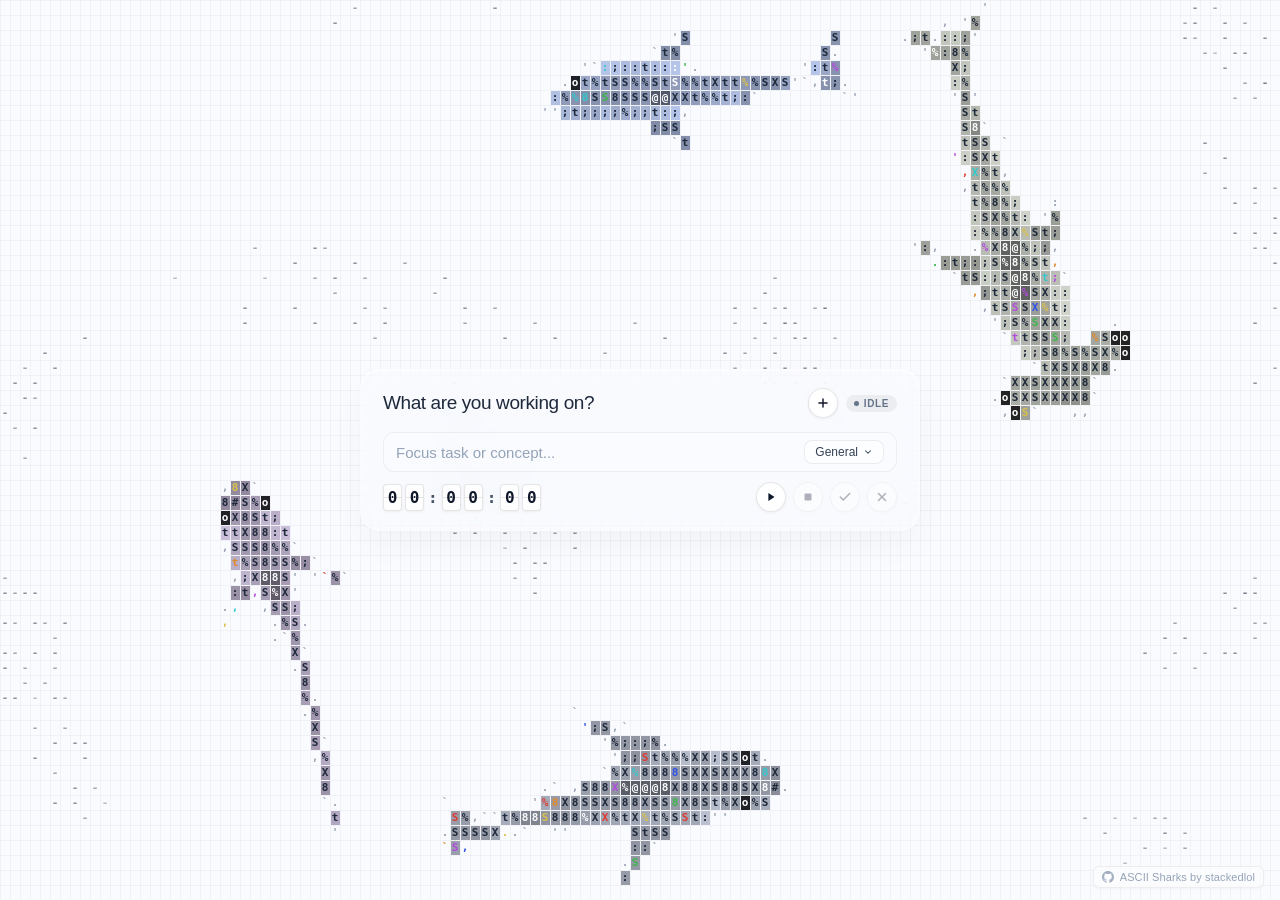
==== commit ba99178c: "feat(themes): add fluid sea waves and progressive game of life ebb-and-flow cycle" ====
--- a/app/ui/shark_assets/index.html
+++ b/app/ui/shark_assets/index.html
@@ -640,15 +640,11 @@
   </a>
 
   <script src="sharks.js"></script>
+  <script src="themes.js"></script>
   <script>
-    // 1. Init ASCII Sharks Engine
+    // 1. Init ASCII Background Engine (Sharks, Jellyfish, Bacteria, or Mantas)
     const canvas = document.getElementById("shark-canvas");
-    const engine = new window.OceanEngine(canvas, [
-      { kind: "hammerhead", size: 1.0 },
-      { kind: "classic", size: 0.88 },
-      { kind: "thresher", size: 0.92 },
-      { kind: "mako", size: 0.78 }
-    ]);
+    window.initBackgroundCanvas(canvas);
 
     // Available projects and tasks cache
     let availableProjects = ["General"];
